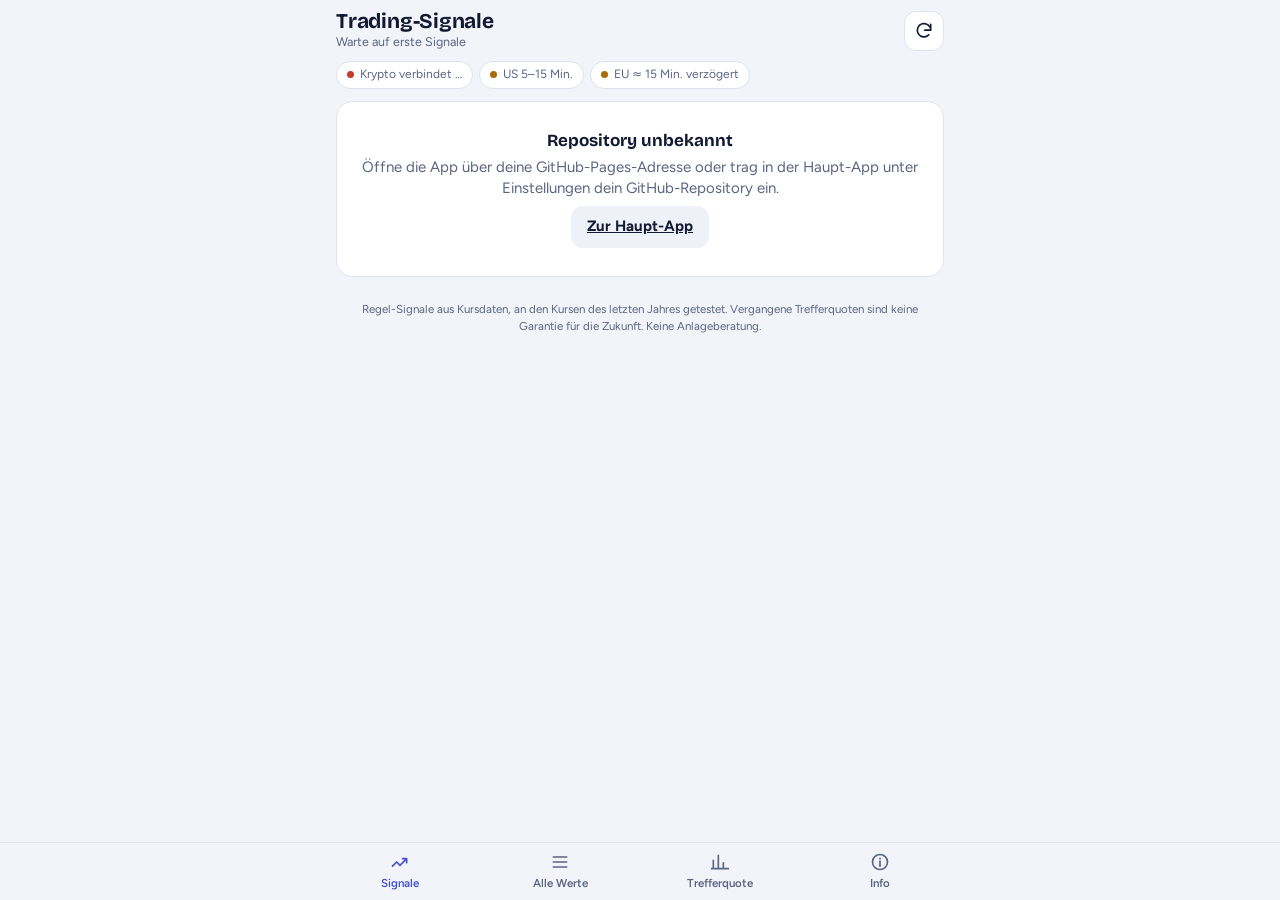
==== trading/index.html @ 1be3bc00 "Trading-Signale: eigene App in trading/, Signal-Engine bot/signale.mjs, Einhängepunkte im Wachmann (" ====
<!doctype html><html lang="de"><head><meta charset="utf-8">
<meta name="viewport" content="width=device-width,initial-scale=1,viewport-fit=cover">
<title>Trading-Signale</title><meta name="theme-color" content="#0e1426">
<link rel="manifest" href="manifest.webmanifest"><link rel="icon" href="icon-192.png"><link rel="apple-touch-icon" href="apple-touch-icon.png">
<meta name="apple-mobile-web-app-capable" content="yes"><meta name="mobile-web-app-capable" content="yes"><meta name="apple-mobile-web-app-status-bar-style" content="black-translucent"><meta name="apple-mobile-web-app-title" content="Signale">
<link rel="stylesheet" href="https://fonts.googleapis.com/css2?family=Bricolage+Grotesque:opsz,wght@12..96,600;12..96,700&family=Figtree:wght@400;500;600;700&family=JetBrains+Mono:wght@500;600&display=swap">
<link rel="stylesheet" href="style.css?v=1"></head><body>
<div class="wrap">
  <header class="top">
    <div class="hi"><div class="brand">Trading-Signale</div><div class="status" id="status">Lade …</div></div>
    <button class="icon-btn" id="refresh" aria-label="Aktualisieren"><svg viewBox="0 0 24 24"><path d="M20 11a8 8 0 1 0-2.3 5.7M20 4v7h-7"/></svg></button>
  </header>
  <div class="live" id="live"></div>
  <main id="view"></main>
  <p class="foot">Regel-Signale aus Kursdaten, an den Kursen des letzten Jahres getestet. Vergangene Trefferquoten sind keine Garantie für die Zukunft. Keine Anlageberatung.</p>
</div>
<nav class="tabs" aria-label="Bereiche"><div class="in">
  <button data-tab="signale"><svg viewBox="0 0 24 24"><path d="M3 17l5-5 4 4 8-8M15 8h5v5"/></svg>Signale</button>
  <button data-tab="alle"><svg viewBox="0 0 24 24"><path d="M4 6h16M4 12h16M4 18h16"/></svg>Alle Werte</button>
  <button data-tab="bilanz"><svg viewBox="0 0 24 24"><path d="M4 20V10M10 20V4M16 20v-7M22 20H2"/></svg>Trefferquote</button>
  <button data-tab="info"><svg viewBox="0 0 24 24"><circle cx="12" cy="12" r="9"/><path d="M12 11v6M12 7.5v.5"/></svg>Info</button>
</div></nav>
<div class="sheet-bg" id="sheet-bg"></div>
<div class="sheet" id="sheet" role="dialog" aria-modal="true"></div>
<div class="toast" id="toast" role="status" aria-live="polite"></div>
<script src="app.js?v=1"></script></body></html>
---- trading/style.css ----
/* Signale-App: dunkles Terminal-Gefühl, eine Spalte für das Handy, Tab-Leiste unten */
:root{
  --bg:#0e1426; --surface:#161e36; --surface2:#1d2744; --fg:#e8ecf7; --muted:#97a1bd; --line:#27325480;
  --accent:#7a8cff; --up:#3cc882; --down:#f06c60; --warn:#e9b44c;
  --up-soft:#173a2c; --down-soft:#3d1f22; --warn-soft:#3a3018; --acc-soft:#232c55;
  --f-display:"Bricolage Grotesque",ui-sans-serif,system-ui,sans-serif;
  --f-body:"Figtree",ui-sans-serif,system-ui,sans-serif;
  --f-mono:"JetBrains Mono",ui-monospace,Menlo,monospace;
  color-scheme:dark;
}
@media (prefers-color-scheme:light){:root:not([data-theme="dark"]){
  --bg:#f2f4fa; --surface:#ffffff; --surface2:#eef1f8; --fg:#121a33; --muted:#5b6582; --line:#dfe3ef;
  --accent:#4453d6; --up:#17834e; --down:#c63a2e; --warn:#a86d08;
  --up-soft:#e2f4ea; --down-soft:#fbe6e3; --warn-soft:#fbf0d9; --acc-soft:#e7eaff; color-scheme:light}}
*{box-sizing:border-box}
html,body{margin:0;background:var(--bg);color:var(--fg);font:15px/1.45 var(--f-body);-webkit-text-size-adjust:100%}
button{font:inherit;color:inherit;cursor:pointer}
.wrap{max-width:640px;margin:0 auto;padding:0 16px calc(84px + env(safe-area-inset-bottom))}
.top{position:sticky;top:0;z-index:5;display:flex;align-items:center;gap:8px;padding:calc(10px + env(safe-area-inset-top)) 0 10px;background:var(--bg)}
.hi{flex:1;min-width:0}
.brand{font:700 21px/1.1 var(--f-display);letter-spacing:-.01em}
.status{color:var(--muted);font-size:12.5px;white-space:nowrap;overflow:hidden;text-overflow:ellipsis}
.icon-btn{width:40px;height:40px;border-radius:12px;border:1px solid var(--line);background:var(--surface);display:grid;place-items:center}
.icon-btn svg,.tabs svg{width:20px;height:20px;fill:none;stroke:currentColor;stroke-width:2;stroke-linecap:round;stroke-linejoin:round}
.icon-btn.spin svg{animation:spin 1s linear infinite}@keyframes spin{to{transform:rotate(360deg)}}
.live{display:flex;gap:6px;flex-wrap:wrap;margin:0 0 12px}
.chip{display:inline-flex;align-items:center;gap:6px;padding:4px 10px;border-radius:999px;background:var(--surface);border:1px solid var(--line);font-size:12px;color:var(--muted)}
.dot{width:7px;height:7px;border-radius:50%;background:var(--muted)}
.dot.on{background:var(--up);box-shadow:0 0 0 3px color-mix(in srgb,var(--up) 25%,transparent);animation:puls 2s infinite}
.dot.mid{background:var(--warn)}.dot.off{background:var(--down)}
@keyframes puls{50%{box-shadow:0 0 0 6px transparent}}
.filters{display:flex;gap:6px;overflow-x:auto;padding-bottom:4px;margin:0 0 12px;scrollbar-width:none}
.filters button{flex:none;padding:7px 13px;border-radius:999px;border:1px solid var(--line);background:var(--surface);font-size:13.5px;font-weight:600;color:var(--muted)}
.filters button.on{background:var(--accent);border-color:var(--accent);color:#fff}
h2{font:700 17px/1.2 var(--f-display);margin:20px 0 10px}
.muted{color:var(--muted)}.small{font-size:12.5px}
.card{background:var(--surface);border:1px solid var(--line);border-radius:16px;padding:14px;margin:0 0 10px}
.card.tap{cursor:pointer}
.sig-top{display:flex;align-items:flex-start;gap:10px}
.sig-top .nm{flex:1;min-width:0}
.nm b{display:block;font-size:16px;white-space:nowrap;overflow:hidden;text-overflow:ellipsis}
.nm span{font-size:12px;color:var(--muted)}
.px{text-align:right;font-family:var(--f-mono);font-size:14.5px;white-space:nowrap}
.px small{display:block;font-size:12px}
.up{color:var(--up)}.down{color:var(--down)}
.pill{display:inline-block;padding:3px 9px;border-radius:8px;font:700 12px/1.4 var(--f-body);letter-spacing:.04em}
.pill.kaufen{background:var(--up-soft);color:var(--up)}.pill.verkaufen{background:var(--down-soft);color:var(--down)}.pill.abwarten{background:var(--surface2);color:var(--muted)}
.pill.vorl{background:var(--warn-soft);color:var(--warn);letter-spacing:0;font-weight:600}
.pill.flash{animation:flash 1.2s}
.lv{display:grid;grid-template-columns:repeat(4,1fr);gap:6px;margin:12px 0 10px}
.lv div{background:var(--surface2);border-radius:10px;padding:7px 8px}
.lv i{display:block;font-style:normal;font-size:11px;color:var(--muted)}
.lv b{font:600 13.5px/1.3 var(--f-mono)}
.lv small{display:block;font-size:11px;color:var(--muted);font-family:var(--f-mono)}
.bar{position:relative;height:8px;border-radius:4px;background:linear-gradient(90deg,var(--down-soft),var(--surface2) 33%,var(--up-soft));margin:4px 0 4px}
.bar.short{background:linear-gradient(90deg,var(--up-soft),var(--surface2) 67%,var(--down-soft))}
.bar .ein{position:absolute;top:-3px;width:2px;height:14px;background:var(--muted)}
.bar .now{position:absolute;top:-4px;width:16px;height:16px;margin-left:-8px;border-radius:50%;background:var(--fg);border:3px solid var(--surface);transition:left .4s}
.barlab{position:relative;display:flex;justify-content:space-between;font-size:11px;color:var(--muted)}
.barlab .el{position:absolute;transform:translateX(-50%)}
.why{margin:10px 0 0;padding:0;list-style:none}
.why li{position:relative;padding-left:16px;margin:3px 0;font-size:13.5px}
.why li:before{content:"";position:absolute;left:3px;top:8px;width:6px;height:6px;border-radius:2px;background:var(--accent)}
.test{margin-top:10px;padding:9px 10px;border-radius:10px;background:var(--acc-soft);font-size:13px}
.test b{font-family:var(--f-mono)}
.status-b{margin-top:8px;font-size:13px;font-weight:600}
.row{display:flex;align-items:center;gap:10px;padding:11px 2px;border-bottom:1px solid var(--line);cursor:pointer}
.row:last-child{border-bottom:0}
.row .nm{flex:1;min-width:0}
.row .pill{min-width:84px;text-align:center}
.empty{text-align:center;padding:28px 16px}
.empty b{display:block;font:700 17px var(--f-display);margin-bottom:6px}
.btn{display:inline-block;padding:10px 16px;border-radius:12px;border:0;background:var(--accent);color:#fff;font-weight:700}
.btn.ghost{background:var(--surface2);color:var(--fg)}
table{width:100%;border-collapse:collapse;font-size:13px}
th,td{padding:7px 4px;text-align:right;border-bottom:1px solid var(--line)}
th:first-child,td:first-child{text-align:left}
th{font-weight:600;color:var(--muted);font-size:11.5px}
td{font-family:var(--f-mono);white-space:nowrap}td:first-child{font-family:var(--f-body)}
.tabs{position:fixed;left:0;right:0;bottom:0;z-index:6;background:color-mix(in srgb,var(--bg) 88%,transparent);backdrop-filter:blur(12px);-webkit-backdrop-filter:blur(12px);border-top:1px solid var(--line);padding-bottom:env(safe-area-inset-bottom)}
.tabs .in{max-width:640px;margin:0 auto;display:grid;grid-template-columns:repeat(4,1fr)}
.tabs button{border:0;background:none;padding:9px 0 8px;display:flex;flex-direction:column;align-items:center;gap:3px;font-size:11.5px;font-weight:600;color:var(--muted)}
.tabs button.on{color:var(--accent)}
.sheet-bg{position:fixed;inset:0;background:#0009;opacity:0;pointer-events:none;transition:opacity .25s;z-index:9}
.sheet{position:fixed;left:0;right:0;bottom:0;z-index:10;max-height:92vh;overflow:auto;background:var(--bg);border-radius:20px 20px 0 0;padding:8px 16px calc(24px + env(safe-area-inset-bottom));transform:translateY(105%);transition:transform .3s cubic-bezier(.2,.8,.2,1);max-width:640px;margin:0 auto}
.sheet.open{transform:none}.sheet-bg.open{opacity:1;pointer-events:auto}
.grab{width:40px;height:4px;border-radius:2px;background:var(--line);margin:4px auto 10px}
.sheet .close{float:right}
.kz{display:grid;grid-template-columns:1fr 1fr;gap:6px}
.kz div{background:var(--surface);border:1px solid var(--line);border-radius:10px;padding:8px 10px}
.kz i{display:block;font-style:normal;font-size:11.5px;color:var(--muted)}
.kz b{font:600 14px var(--f-mono)}
.spark{width:100%;height:120px;display:block}
.toast{position:fixed;left:50%;bottom:calc(84px + env(safe-area-inset-bottom));transform:translate(-50%,20px);background:var(--fg);color:var(--bg);padding:10px 16px;border-radius:12px;font-size:14px;opacity:0;pointer-events:none;transition:.25s;z-index:20;max-width:90vw}
.toast.on{opacity:1;transform:translate(-50%,0)}
.foot{font-size:11.5px;color:var(--muted);text-align:center;margin:24px 8px 0}
.tick-up{animation:tu .8s}.tick-down{animation:td .8s}
@keyframes tu{0%{color:var(--up)}}@keyframes td{0%{color:var(--down)}}
@keyframes flash{0%{transform:scale(1.15)}}
p{margin:6px 0}
a{color:var(--accent)}
@media (prefers-reduced-motion:reduce){*{animation:none!important;transition:none!important}}
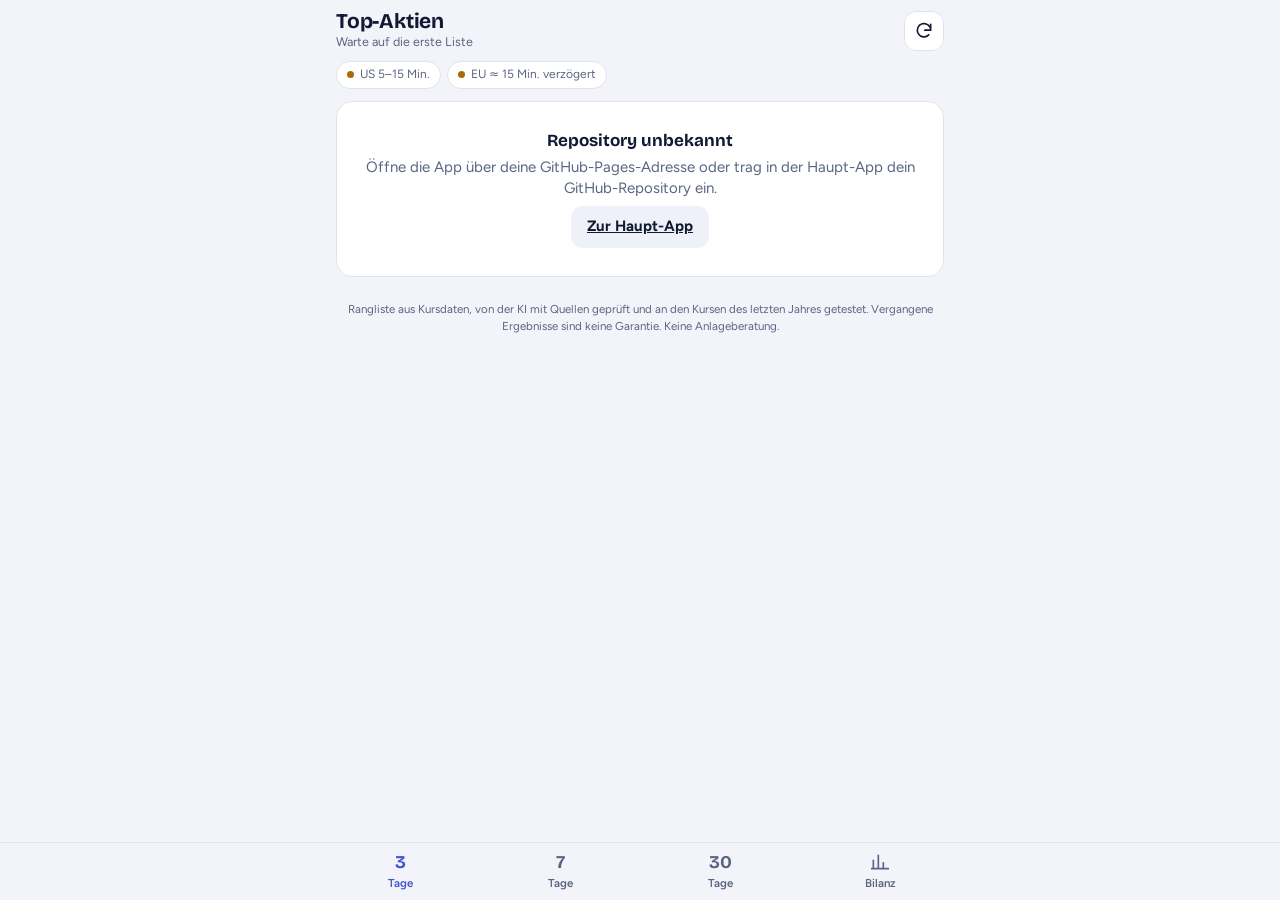
==== commit f912cce6: "Zweite App wird Top-Aktien: beste Aktien für 3, 7, 30 Tage mit KI-Recherche, Quellen und Bilanz (/be" ====
--- a/trading/index.html
+++ b/trading/index.html
@@ -1,26 +1,26 @@
 <!doctype html><html lang="de"><head><meta charset="utf-8">
 <meta name="viewport" content="width=device-width,initial-scale=1,viewport-fit=cover">
-<title>Trading-Signale</title><meta name="theme-color" content="#0e1426">
+<title>Top-Aktien</title><meta name="theme-color" content="#0e1426">
 <link rel="manifest" href="manifest.webmanifest"><link rel="icon" href="icon-192.png"><link rel="apple-touch-icon" href="apple-touch-icon.png">
-<meta name="apple-mobile-web-app-capable" content="yes"><meta name="mobile-web-app-capable" content="yes"><meta name="apple-mobile-web-app-status-bar-style" content="black-translucent"><meta name="apple-mobile-web-app-title" content="Signale">
+<meta name="apple-mobile-web-app-capable" content="yes"><meta name="mobile-web-app-capable" content="yes"><meta name="apple-mobile-web-app-status-bar-style" content="black-translucent"><meta name="apple-mobile-web-app-title" content="Top-Aktien">
 <link rel="stylesheet" href="https://fonts.googleapis.com/css2?family=Bricolage+Grotesque:opsz,wght@12..96,600;12..96,700&family=Figtree:wght@400;500;600;700&family=JetBrains+Mono:wght@500;600&display=swap">
-<link rel="stylesheet" href="style.css?v=1"></head><body>
+<link rel="stylesheet" href="style.css?v=2"></head><body>
 <div class="wrap">
   <header class="top">
-    <div class="hi"><div class="brand">Trading-Signale</div><div class="status" id="status">Lade …</div></div>
+    <div class="hi"><div class="brand">Top-Aktien</div><div class="status" id="status">Lade …</div></div>
     <button class="icon-btn" id="refresh" aria-label="Aktualisieren"><svg viewBox="0 0 24 24"><path d="M20 11a8 8 0 1 0-2.3 5.7M20 4v7h-7"/></svg></button>
   </header>
   <div class="live" id="live"></div>
   <main id="view"></main>
-  <p class="foot">Regel-Signale aus Kursdaten, an den Kursen des letzten Jahres getestet. Vergangene Trefferquoten sind keine Garantie für die Zukunft. Keine Anlageberatung.</p>
+  <p class="foot">Rangliste aus Kursdaten, von der KI mit Quellen geprüft und an den Kursen des letzten Jahres getestet. Vergangene Ergebnisse sind keine Garantie. Keine Anlageberatung.</p>
 </div>
-<nav class="tabs" aria-label="Bereiche"><div class="in">
-  <button data-tab="signale"><svg viewBox="0 0 24 24"><path d="M3 17l5-5 4 4 8-8M15 8h5v5"/></svg>Signale</button>
-  <button data-tab="alle"><svg viewBox="0 0 24 24"><path d="M4 6h16M4 12h16M4 18h16"/></svg>Alle Werte</button>
-  <button data-tab="bilanz"><svg viewBox="0 0 24 24"><path d="M4 20V10M10 20V4M16 20v-7M22 20H2"/></svg>Trefferquote</button>
-  <button data-tab="info"><svg viewBox="0 0 24 24"><circle cx="12" cy="12" r="9"/><path d="M12 11v6M12 7.5v.5"/></svg>Info</button>
+<nav class="tabs" aria-label="Zeiträume"><div class="in">
+  <button data-tab="3"><b>3</b>Tage</button>
+  <button data-tab="7"><b>7</b>Tage</button>
+  <button data-tab="30"><b>30</b>Tage</button>
+  <button data-tab="bilanz"><svg viewBox="0 0 24 24"><path d="M4 20V10M10 20V4M16 20v-7M22 20H2"/></svg>Bilanz</button>
 </div></nav>
 <div class="sheet-bg" id="sheet-bg"></div>
 <div class="sheet" id="sheet" role="dialog" aria-modal="true"></div>
 <div class="toast" id="toast" role="status" aria-live="polite"></div>
-<script src="app.js?v=1"></script></body></html>
+<script src="app.js?v=2"></script></body></html>
--- a/trading/style.css
+++ b/trading/style.css
@@ -1,4 +1,4 @@
-/* Signale-App: dunkles Terminal-Gefühl, eine Spalte für das Handy, Tab-Leiste unten */
+/* Top-Aktien-App: dunkles Terminal-Gefühl, eine Spalte für das Handy, Tab-Leiste unten */
 :root{
   --bg:#0e1426; --surface:#161e36; --surface2:#1d2744; --fg:#e8ecf7; --muted:#97a1bd; --line:#27325480;
   --accent:#7a8cff; --up:#3cc882; --down:#f06c60; --warn:#e9b44c;
@@ -100,3 +100,14 @@
 p{margin:6px 0}
 a{color:var(--accent)}
 @media (prefers-reduced-motion:reduce){*{animation:none!important;transition:none!important}}
+
+.tabs button b{font:700 18px/20px var(--f-display)}
+.rang{flex:none;width:30px;height:30px;border-radius:9px;display:grid;place-items:center;background:var(--acc-soft);color:var(--accent);font:700 15px var(--f-display)}
+.warum{font-size:14px;margin:10px 0 4px}
+.markt p{margin:6px 0 0}
+.test-k .kz{margin:8px 0}
+.quelle{display:block;padding:10px 0;border-bottom:1px solid var(--line);text-decoration:none;color:var(--fg)}
+.quelle:last-child{border-bottom:0}
+.quelle b{display:block;font-weight:600;font-size:14px;color:var(--accent)}
+.quelle span{font-size:12px;color:var(--muted)}
+details summary{cursor:pointer}
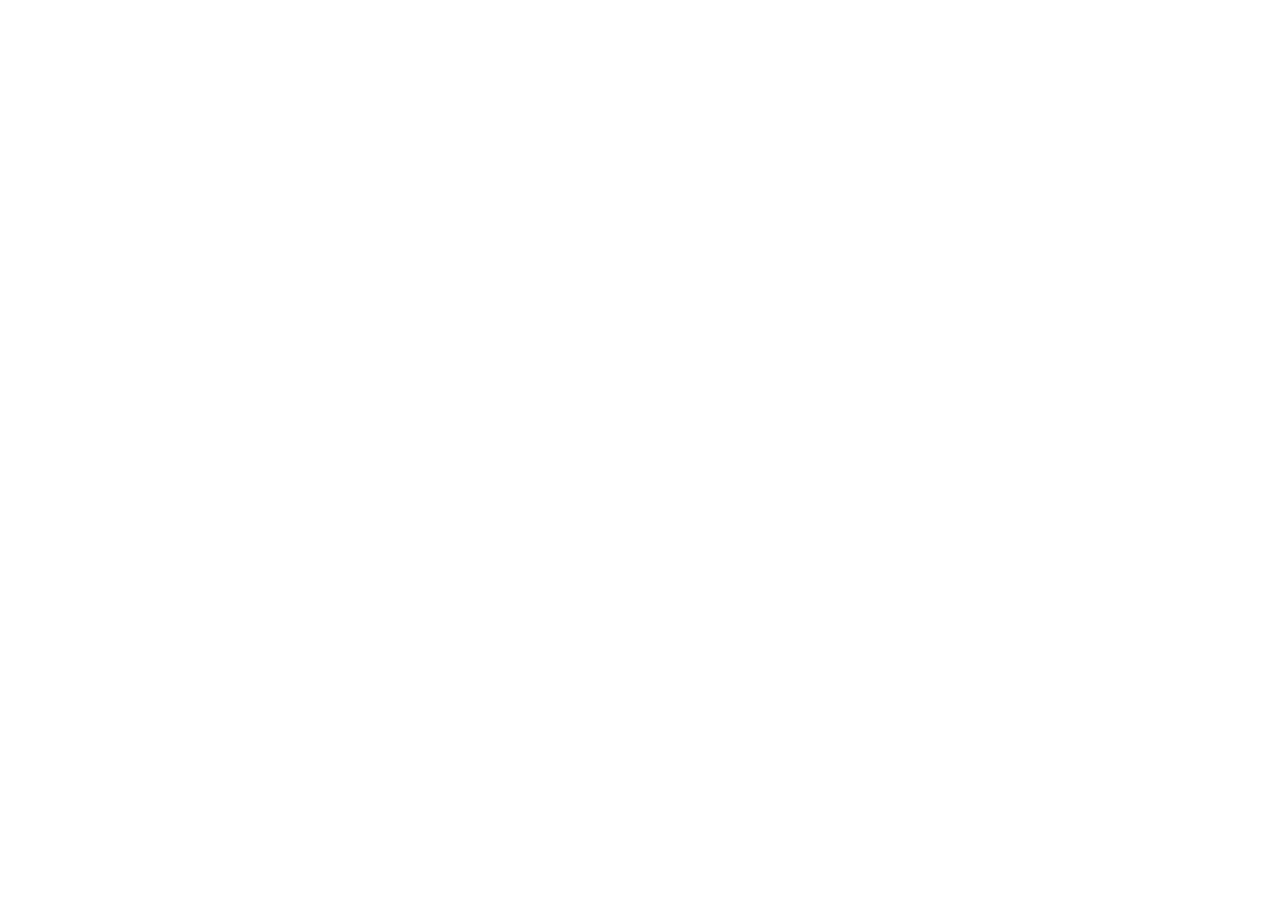
==== commit 15af2e97: "Top-Aktien in eigenes Repository umgezogen: trading/ leitet weiter, Telegram-Links auf neue Adresse " ====
--- a/trading/index.html
+++ b/trading/index.html
@@ -1,26 +1,7 @@
-<!doctype html><html lang="de"><head><meta charset="utf-8">
-<meta name="viewport" content="width=device-width,initial-scale=1,viewport-fit=cover">
-<title>Top-Aktien</title><meta name="theme-color" content="#0e1426">
-<link rel="manifest" href="manifest.webmanifest"><link rel="icon" href="icon-192.png"><link rel="apple-touch-icon" href="apple-touch-icon.png">
-<meta name="apple-mobile-web-app-capable" content="yes"><meta name="mobile-web-app-capable" content="yes"><meta name="apple-mobile-web-app-status-bar-style" content="black-translucent"><meta name="apple-mobile-web-app-title" content="Top-Aktien">
-<link rel="stylesheet" href="https://fonts.googleapis.com/css2?family=Bricolage+Grotesque:opsz,wght@12..96,600;12..96,700&family=Figtree:wght@400;500;600;700&family=JetBrains+Mono:wght@500;600&display=swap">
-<link rel="stylesheet" href="style.css?v=2"></head><body>
-<div class="wrap">
-  <header class="top">
-    <div class="hi"><div class="brand">Top-Aktien</div><div class="status" id="status">Lade …</div></div>
-    <button class="icon-btn" id="refresh" aria-label="Aktualisieren"><svg viewBox="0 0 24 24"><path d="M20 11a8 8 0 1 0-2.3 5.7M20 4v7h-7"/></svg></button>
-  </header>
-  <div class="live" id="live"></div>
-  <main id="view"></main>
-  <p class="foot">Rangliste aus Kursdaten, von der KI mit Quellen geprüft und an den Kursen des letzten Jahres getestet. Vergangene Ergebnisse sind keine Garantie. Keine Anlageberatung.</p>
-</div>
-<nav class="tabs" aria-label="Zeiträume"><div class="in">
-  <button data-tab="3"><b>3</b>Tage</button>
-  <button data-tab="7"><b>7</b>Tage</button>
-  <button data-tab="30"><b>30</b>Tage</button>
-  <button data-tab="bilanz"><svg viewBox="0 0 24 24"><path d="M4 20V10M10 20V4M16 20v-7M22 20H2"/></svg>Bilanz</button>
-</div></nav>
-<div class="sheet-bg" id="sheet-bg"></div>
-<div class="sheet" id="sheet" role="dialog" aria-modal="true"></div>
-<div class="toast" id="toast" role="status" aria-live="polite"></div>
-<script src="app.js?v=2"></script></body></html>
+<!doctype html><html lang="de"><head><meta charset="utf-8"><meta name="viewport" content="width=device-width,initial-scale=1">
+<title>Top-Aktien ist umgezogen</title>
+<script>location.replace("https://timaxgg.github.io/Top-Picks73o1p1u3o1o/"+location.hash)</script></head>
+<body style="font-family:system-ui,sans-serif;padding:24px;background:#0e1426;color:#e8ecf7">
+<p>Die Top-Aktien-App hat eine eigene Adresse bekommen:</p>
+<p><a style="color:#7a8cff" href="https://timaxgg.github.io/Top-Picks73o1p1u3o1o/">timaxgg.github.io/Top-Picks73o1p1u3o1o</a></p>
+</body></html>
